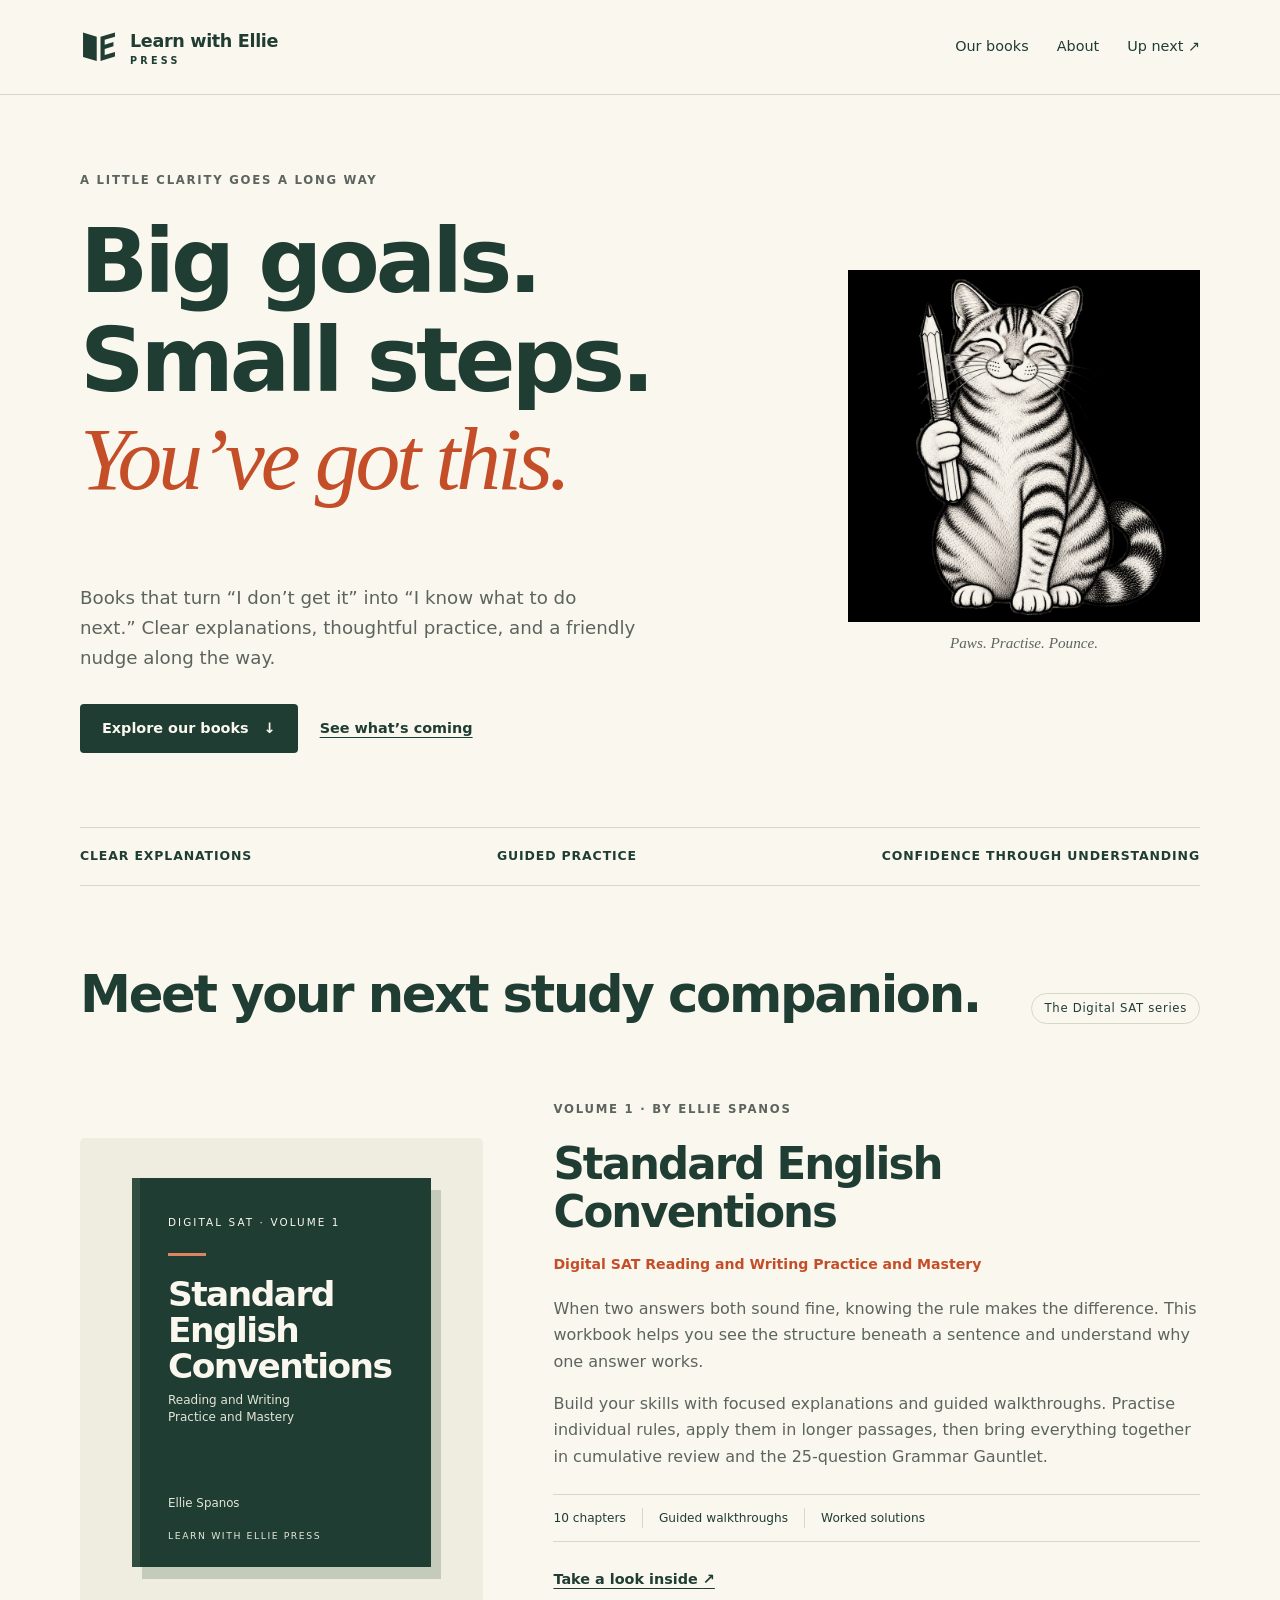
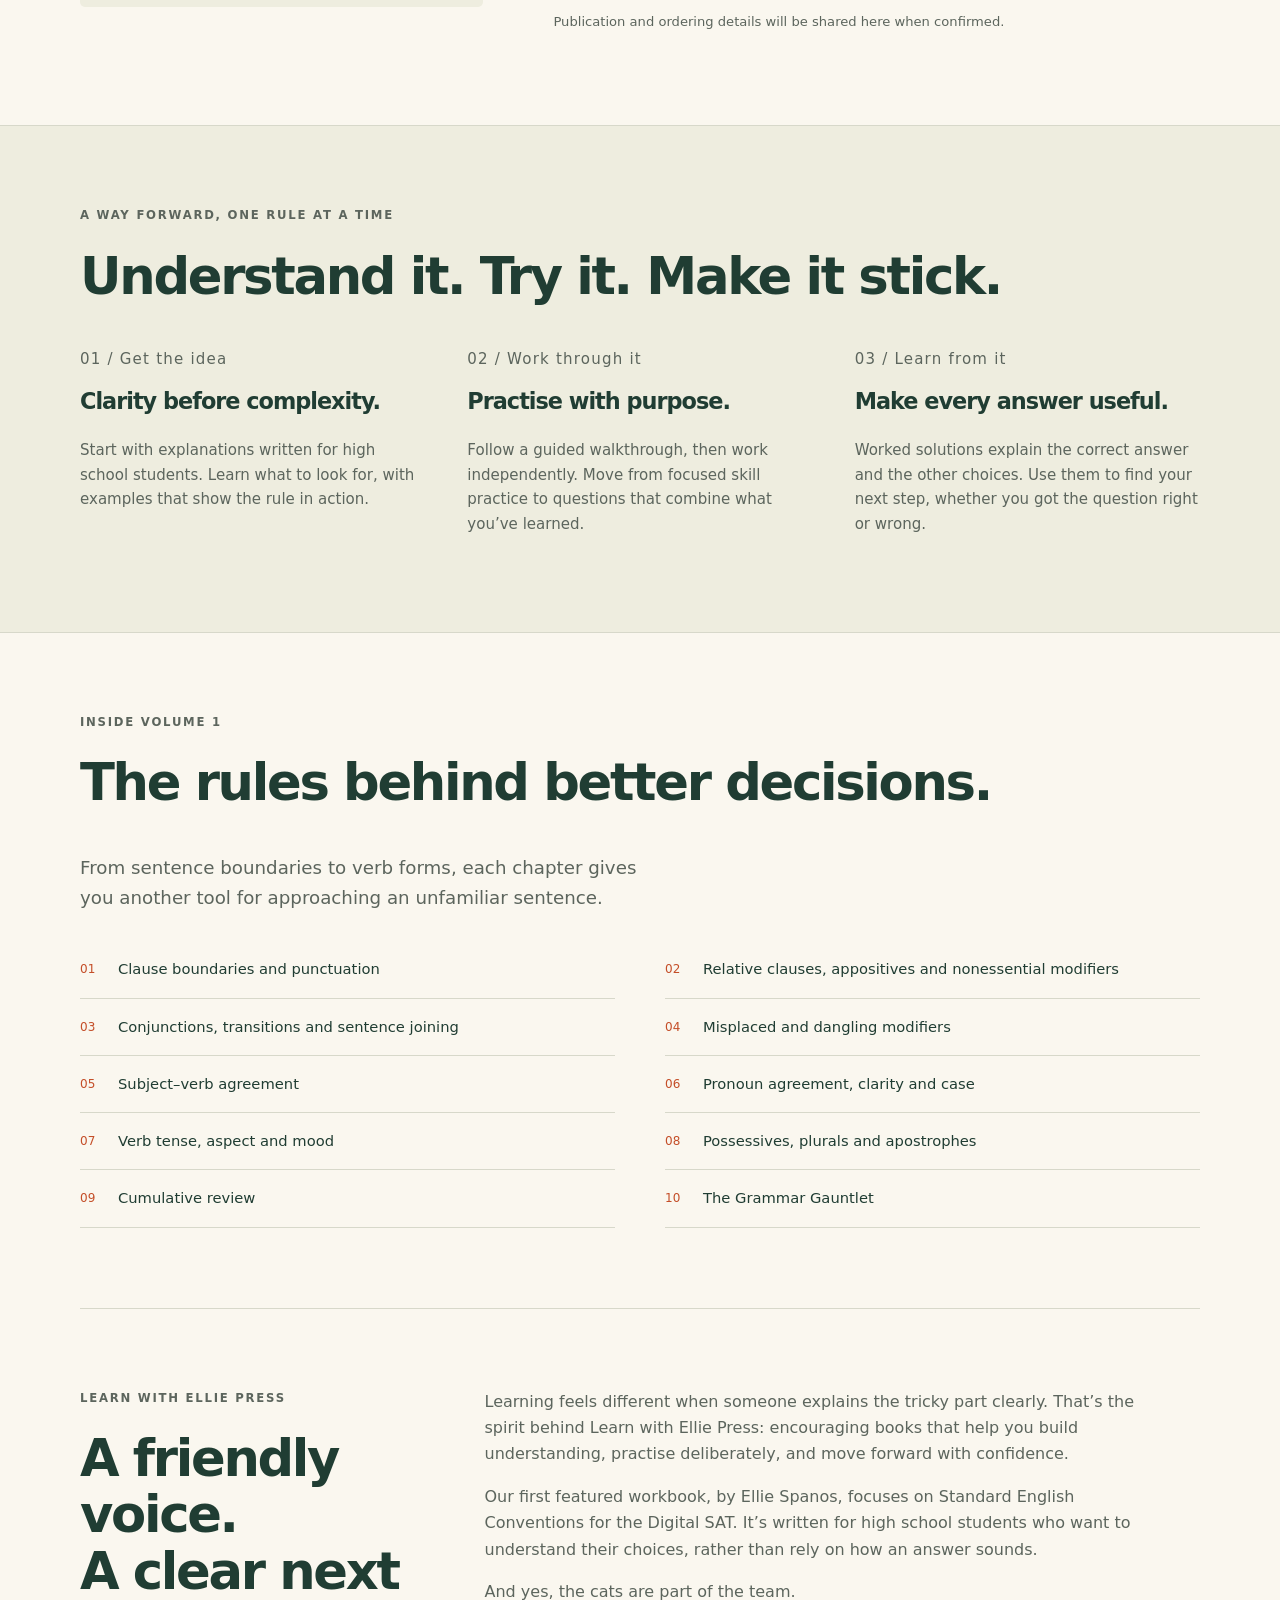
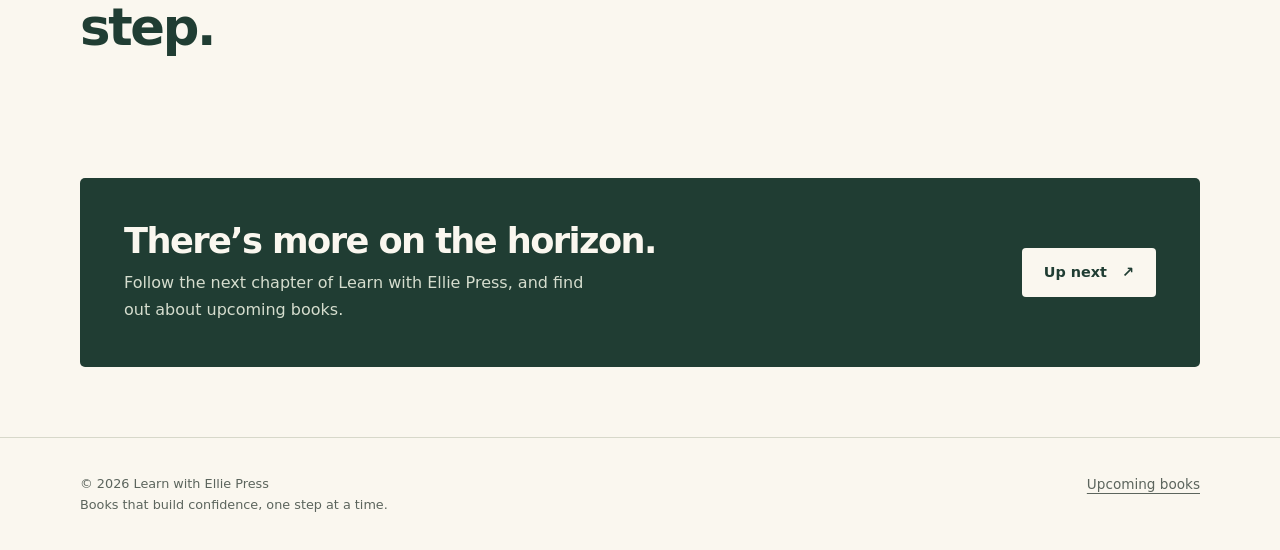
==== index.html @ eea7a8ec "Launch Learn with Ellie Press book website" ====
<!doctype html>
<html lang="en">
<head>
  <meta charset="utf-8"><meta name="viewport" content="width=device-width, initial-scale=1">
  <title>Learn with Ellie Press — Books that build confidence</title>
  <meta name="description" content="Discover Learn with Ellie Press and Ellie Spanos's Digital SAT workbook: clear grammar explanations, guided walkthroughs and practice with worked solutions.">
  <link rel="canonical" href="https://learnwithellie.spnss.com/">
  <meta property="og:title" content="Learn with Ellie Press — Books that build confidence"><meta property="og:description" content="Clear explanations. Thoughtful practice. One confident step at a time."><meta property="og:type" content="website"><meta property="og:url" content="https://learnwithellie.spnss.com/"><meta property="og:image" content="https://learnwithellie.spnss.com/assets/friendly-tabby.png">
  <link rel="icon" type="image/svg+xml" href="/assets/mark.svg"><link rel="stylesheet" href="/assets/site.css">
</head>
<body>
<a class="skip" href="#main">Skip to content</a>
<header class="header"><div class="wrap header-inner"><a class="brand" href="/" aria-label="Learn with Ellie Press home"><img src="/assets/mark.svg" alt="" width="38" height="38"><span>Learn with Ellie<small>Press</small></span></a><nav aria-label="Main navigation"><a href="#books">Our books</a><a href="#about">About</a><a href="/next">Up next ↗</a></nav></div></header>
<main id="main">
<div class="wrap"><section class="hero" aria-labelledby="hero-title"><div><p class="eyebrow">A little clarity goes a long way</p><h1 id="hero-title">Big goals.<br>Small steps.<br><em>You’ve got this.</em></h1><p class="lead">Books that turn “I don’t get it” into “I know what to do next.” Clear explanations, thoughtful practice, and a friendly nudge along the way.</p><div class="actions"><a class="button" href="#books">Explore our books <span aria-hidden="true">↓</span></a><a class="text-link" href="/next">See what’s coming</a></div></div><figure class="hero-art"><img src="/assets/friendly-tabby.png" alt="A smiling tabby cat holding a pencil in one of its four paws" width="1254" height="1254" fetchpriority="high"><figcaption>Paws. Practise. Pounce.</figcaption></figure></section><div class="strip"><span>Clear explanations</span><span>Guided practice</span><span>Confidence through understanding</span></div></div>
<section class="section wrap" id="books" aria-labelledby="books-title"><div class="section-top"><h2 id="books-title">Meet your next study companion.</h2><span class="badge">The Digital SAT series</span></div><article class="book"><div class="book-art"><div class="book-cover" role="img" aria-label="Volume 1: Standard English Conventions, Digital SAT Reading and Writing Practice and Mastery, by Ellie Spanos"><div><span class="volume">Digital SAT · Volume 1</span><div class="cover-rule"></div><h3>Standard<br>English<br>Conventions</h3><p>Reading and Writing<br>Practice and Mastery</p></div><div><p class="author">Ellie Spanos</p><p class="press">Learn with Ellie Press</p></div></div></div><div class="book-copy"><p class="eyebrow">Volume 1 · By Ellie Spanos</p><h2>Standard English Conventions</h2><p class="subtitle">Digital SAT Reading and Writing Practice and Mastery</p><p>When two answers both sound fine, knowing the rule makes the difference. This workbook helps you see the structure beneath a sentence and understand why one answer works.</p><p>Build your skills with focused explanations and guided walkthroughs. Practise individual rules, apply them in longer passages, then bring everything together in cumulative review and the 25-question Grammar Gauntlet.</p><div class="book-details"><span>10 chapters</span><span>Guided walkthroughs</span><span>Worked solutions</span></div><a class="text-link" href="#inside">Take a look inside <span aria-hidden="true">↗</span></a><p class="note" style="margin-top:18px">Publication and ordering details will be shared here when confirmed.</p></div></article></section>
<section class="section approach" aria-labelledby="approach-title"><div class="wrap"><p class="eyebrow">A way forward, one rule at a time</p><h2 id="approach-title">Understand it. Try it. Make it stick.</h2><div class="three"><div><p class="step">01 / Get the idea</p><h3>Clarity before complexity.</h3><p>Start with explanations written for high school students. Learn what to look for, with examples that show the rule in action.</p></div><div><p class="step">02 / Work through it</p><h3>Practise with purpose.</h3><p>Follow a guided walkthrough, then work independently. Move from focused skill practice to questions that combine what you’ve learned.</p></div><div><p class="step">03 / Learn from it</p><h3>Make every answer useful.</h3><p>Worked solutions explain the correct answer and the other choices. Use them to find your next step, whether you got the question right or wrong.</p></div></div></div></section>
<section class="section wrap" id="inside" aria-labelledby="inside-title"><p class="eyebrow">Inside Volume 1</p><h2 id="inside-title">The rules behind better decisions.</h2><p class="lead">From sentence boundaries to verb forms, each chapter gives you another tool for approaching an unfamiliar sentence.</p><ol class="topics"><li>Clause boundaries and punctuation</li><li>Relative clauses, appositives and nonessential modifiers</li><li>Conjunctions, transitions and sentence joining</li><li>Misplaced and dangling modifiers</li><li>Subject–verb agreement</li><li>Pronoun agreement, clarity and case</li><li>Verb tense, aspect and mood</li><li>Possessives, plurals and apostrophes</li><li>Cumulative review</li><li>The Grammar Gauntlet</li></ol></section>
<section class="section wrap about" id="about" aria-labelledby="about-title"><div><p class="eyebrow">Learn with Ellie Press</p><h2 id="about-title">A friendly voice.<br>A clear next step.</h2></div><div><p>Learning feels different when someone explains the tricky part clearly. That’s the spirit behind Learn with Ellie Press: encouraging books that help you build understanding, practise deliberately, and move forward with confidence.</p><p>Our first featured workbook, by Ellie Spanos, focuses on Standard English Conventions for the Digital SAT. It’s written for high school students who want to understand their choices, rather than rely on how an answer sounds.</p><p>And yes, the cats are part of the team.</p></div></section>
<div class="wrap" style="padding-bottom:70px"><section class="next-banner" aria-labelledby="next-title"><div><h2 id="next-title">There’s more on the horizon.</h2><p>Follow the next chapter of Learn with Ellie Press, and find out about upcoming books.</p></div><a class="button" href="/next">Up next <span aria-hidden="true">↗</span></a></section></div>
</main>
<footer class="footer"><div class="wrap footer-inner"><div><p>© 2026 Learn with Ellie Press</p><p>Books that build confidence, one step at a time.</p></div><a href="/next">Upcoming books</a></div></footer>
</body></html>
---- assets/site.css ----
:root{--paper:#faf7ef;--ink:#203d33;--muted:#5c655d;--line:#d7d8ca;--accent:#c44e28;--soft:#eeeddf;--white:#fffdf8;--max:1120px}
*{box-sizing:border-box}html{scroll-behavior:smooth;scroll-padding-top:24px}body{margin:0;background:var(--paper);color:var(--ink);font-family:system-ui,-apple-system,BlinkMacSystemFont,"Segoe UI",sans-serif;line-height:1.65}a{color:inherit;text-underline-offset:4px}img{max-width:100%;height:auto;display:block}h1,h2,h3,p{margin-top:0}h1,h2,h3{line-height:1.1;letter-spacing:-.045em}h1{font-size:clamp(3rem,7vw,6.1rem);font-weight:650;max-width:850px}h2{font-size:clamp(2.1rem,4vw,3.5rem);font-weight:600}h3{font-size:1.55rem;line-height:1.25}p{max-width:65ch}a:focus-visible{outline:3px solid var(--accent);outline-offset:6px}.wrap{width:min(var(--max),calc(100% - 64px));margin-inline:auto}.skip{position:absolute;left:20px;top:-80px;background:var(--ink);color:white;padding:12px;z-index:2}.skip:focus{top:12px}.header{border-bottom:1px solid var(--line)}.header-inner{display:flex;justify-content:space-between;align-items:center;gap:24px;min-height:94px}.brand{display:flex;align-items:center;gap:12px;text-decoration:none;font-size:1.1rem;font-weight:750;letter-spacing:-.02em;white-space:nowrap}.brand img{width:38px}.brand small{display:block;font-size:.6rem;letter-spacing:.34em;font-weight:650;line-height:1.1;text-transform:uppercase}nav{display:flex;gap:28px;font-size:.9rem}nav a{text-decoration:none}nav a:hover,nav a[aria-current=page]{text-decoration:underline;color:var(--accent)}.eyebrow{text-transform:uppercase;letter-spacing:.15em;font-size:.73rem;font-weight:750;margin-bottom:22px;color:var(--muted)}.hero{padding:76px 0 74px;display:grid;grid-template-columns:1.4fr .7fr;gap:64px;align-items:center}.hero h1 em{font-family:Georgia,serif;font-weight:400;color:var(--accent)}.lead{font-size:1.14rem;max-width:48ch;color:var(--muted)}.actions{display:flex;flex-wrap:wrap;align-items:center;gap:22px;margin-top:30px}.button{display:inline-flex;align-items:center;justify-content:center;gap:15px;padding:13px 22px;background:var(--ink);color:var(--paper);text-decoration:none;border-radius:4px;font-size:.9rem;font-weight:650;transition:background .15s}.button:hover{background:#365a4b}.text-link{font-size:.9rem;font-weight:600}.hero-art{margin:0;text-align:center;position:relative}.hero-art img{width:100%;mix-blend-mode:multiply}.hero-art figcaption{font-family:Georgia,serif;font-style:italic;font-size:.95rem;color:var(--muted);margin-top:8px}.strip{border-block:1px solid var(--line);display:flex;justify-content:space-between;gap:24px;padding:18px 0;font-size:.78rem;letter-spacing:.07em;text-transform:uppercase;font-weight:650}.section{padding-block:80px}.section-top{display:flex;align-items:baseline;justify-content:space-between;gap:24px}.badge{border:1px solid var(--line);border-radius:99px;padding:5px 12px;font-size:.73rem;letter-spacing:.06em;white-space:nowrap}.book{display:grid;grid-template-columns:.78fr 1.25fr;gap:70px;align-items:center;margin-top:35px}.book-art{background:var(--soft);padding:40px 52px;border-radius:5px}.book-cover{position:relative;background:var(--ink);color:var(--paper);padding:30px 28px 24px;box-shadow:10px 12px 0 #c5cbbb;aspect-ratio:.77;border-left:8px solid #304f40;display:flex;flex-direction:column;justify-content:space-between}.book-cover .volume{font-size:.65rem;letter-spacing:.2em;text-transform:uppercase}.book-cover h3{font-size:clamp(1.45rem,2.8vw,2.15rem);line-height:1.05;margin:20px 0 8px;font-weight:650}.book-cover p{font-size:.75rem;line-height:1.4;margin:0;color:#e3e7d8}.book-cover .cover-rule{height:3px;width:38px;background:#dd855e;margin:18px 0}.book-cover .author{font-size:.74rem;margin-top:26px}.book-cover .press{font-size:.58rem;text-transform:uppercase;letter-spacing:.17em;margin-top:18px}.book-copy h2{font-size:clamp(2rem,3.4vw,3rem);margin-bottom:16px}.book-copy .subtitle{font-weight:600;font-size:.88rem;color:var(--accent);margin-bottom:20px}.book-copy p{color:var(--muted)}.book-details{display:flex;gap:16px;flex-wrap:wrap;font-size:.76rem;margin:24px 0;border-block:1px solid var(--line);padding-block:13px}.book-details span+span{border-left:1px solid var(--line);padding-left:16px}.note{font-size:.82rem}.approach{background:var(--soft);border-block:1px solid var(--line)}.three{display:grid;grid-template-columns:repeat(3,1fr);gap:42px;margin-top:38px}.step{font-size:.78rem;color:var(--accent);letter-spacing:.08em;margin-bottom:16px}.three h3{font-size:1.4rem}.three p{font-size:.94rem;color:var(--muted)}.topics{display:grid;grid-template-columns:1fr 1fr;gap:0 50px;list-style:none;padding:0;margin:28px 0 0;counter-reset:topics}.topics li{counter-increment:topics;border-bottom:1px solid var(--line);padding:16px 0;display:flex;gap:15px;font-size:.92rem}.topics li:before{content:counter(topics,decimal-leading-zero);color:var(--accent);font-size:.75rem;min-width:23px;padding-top:3px}.about{display:grid;grid-template-columns:.65fr 1.35fr;gap:60px;border-top:1px solid var(--line)}.about p{color:var(--muted)}.next-banner{background:var(--ink);color:var(--paper);padding:44px;border-radius:5px;display:flex;align-items:center;justify-content:space-between;gap:40px}.next-banner h2{font-size:2.2rem;margin-bottom:10px}.next-banner p{color:#d5ddce;margin:0;max-width:47ch}.next-banner .button{background:var(--paper);color:var(--ink);white-space:nowrap}.footer{padding:35px 0;border-top:1px solid var(--line)}.footer-inner{display:flex;justify-content:space-between;gap:30px;font-size:.8rem;color:var(--muted)}.footer p{margin:0}.footer a{font-size:.85rem}.next-hero{padding:76px 0 58px}.next-hero h1{max-width:850px}.next-grid{display:grid;grid-template-columns:1.15fr .85fr;gap:80px;align-items:center;border-top:1px solid var(--line);padding-top:42px}.next-grid figure{margin:0}.next-grid img{mix-blend-mode:multiply;max-width:290px;margin-inline:auto}.next-grid figcaption{text-align:center;font-family:Georgia,serif;font-style:italic;margin-top:12px;font-size:.9rem}.coming{font-size:1rem;color:var(--accent);font-weight:600}.next-copy p{color:var(--muted)}.callout{border-left:3px solid var(--accent);padding:6px 0 6px 22px;margin:26px 0;font-size:.92rem}.page-404{padding:100px 0;min-height:65vh}.page-404 h1{font-size:4rem}
@media(max-width:800px){.wrap{width:calc(100% - 40px)}.hero{gap:28px;grid-template-columns:1.4fr .7fr;padding-block:50px}h1{font-size:3.4rem}.book{gap:35px}.book-art{padding:30px}.three{gap:24px}.about{gap:30px}.next-grid{gap:35px}.next-banner{padding:30px}}
@media(max-width:580px){.header-inner{min-height:82px;gap:12px;flex-wrap:wrap;padding-block:15px}.brand{font-size:1rem}.brand img{width:30px}nav{gap:18px;font-size:.8rem}.hero{grid-template-columns:1fr;gap:20px;padding:44px 0}h1{font-size:3.3rem}.hero-art{width:230px;margin:0 auto}.lead{font-size:1.05rem}.strip{flex-wrap:wrap;gap:10px;font-size:.66rem;justify-content:center}.section{padding-block:50px}.section-top{display:block}.section-top .badge{display:inline-block;margin-bottom:16px}.book{grid-template-columns:1fr;gap:36px;margin-top:20px}.book-art{max-width:330px;width:100%;margin-inline:auto;padding:35px 45px}.book-cover h3{font-size:1.85rem}.three,.topics,.about,.next-grid{grid-template-columns:1fr}.three{gap:20px}.topics{gap:0}.about{gap:15px}.next-banner{display:block;padding:28px}.next-banner .button{margin-top:23px}.footer-inner{flex-direction:column;gap:16px}.next-hero{padding-block:46px}.next-grid{gap:30px}.next-grid figure{order:-1}.next-grid img{width:210px}}
@media(prefers-reduced-motion:reduce){html{scroll-behavior:auto}.button{transition:none}}
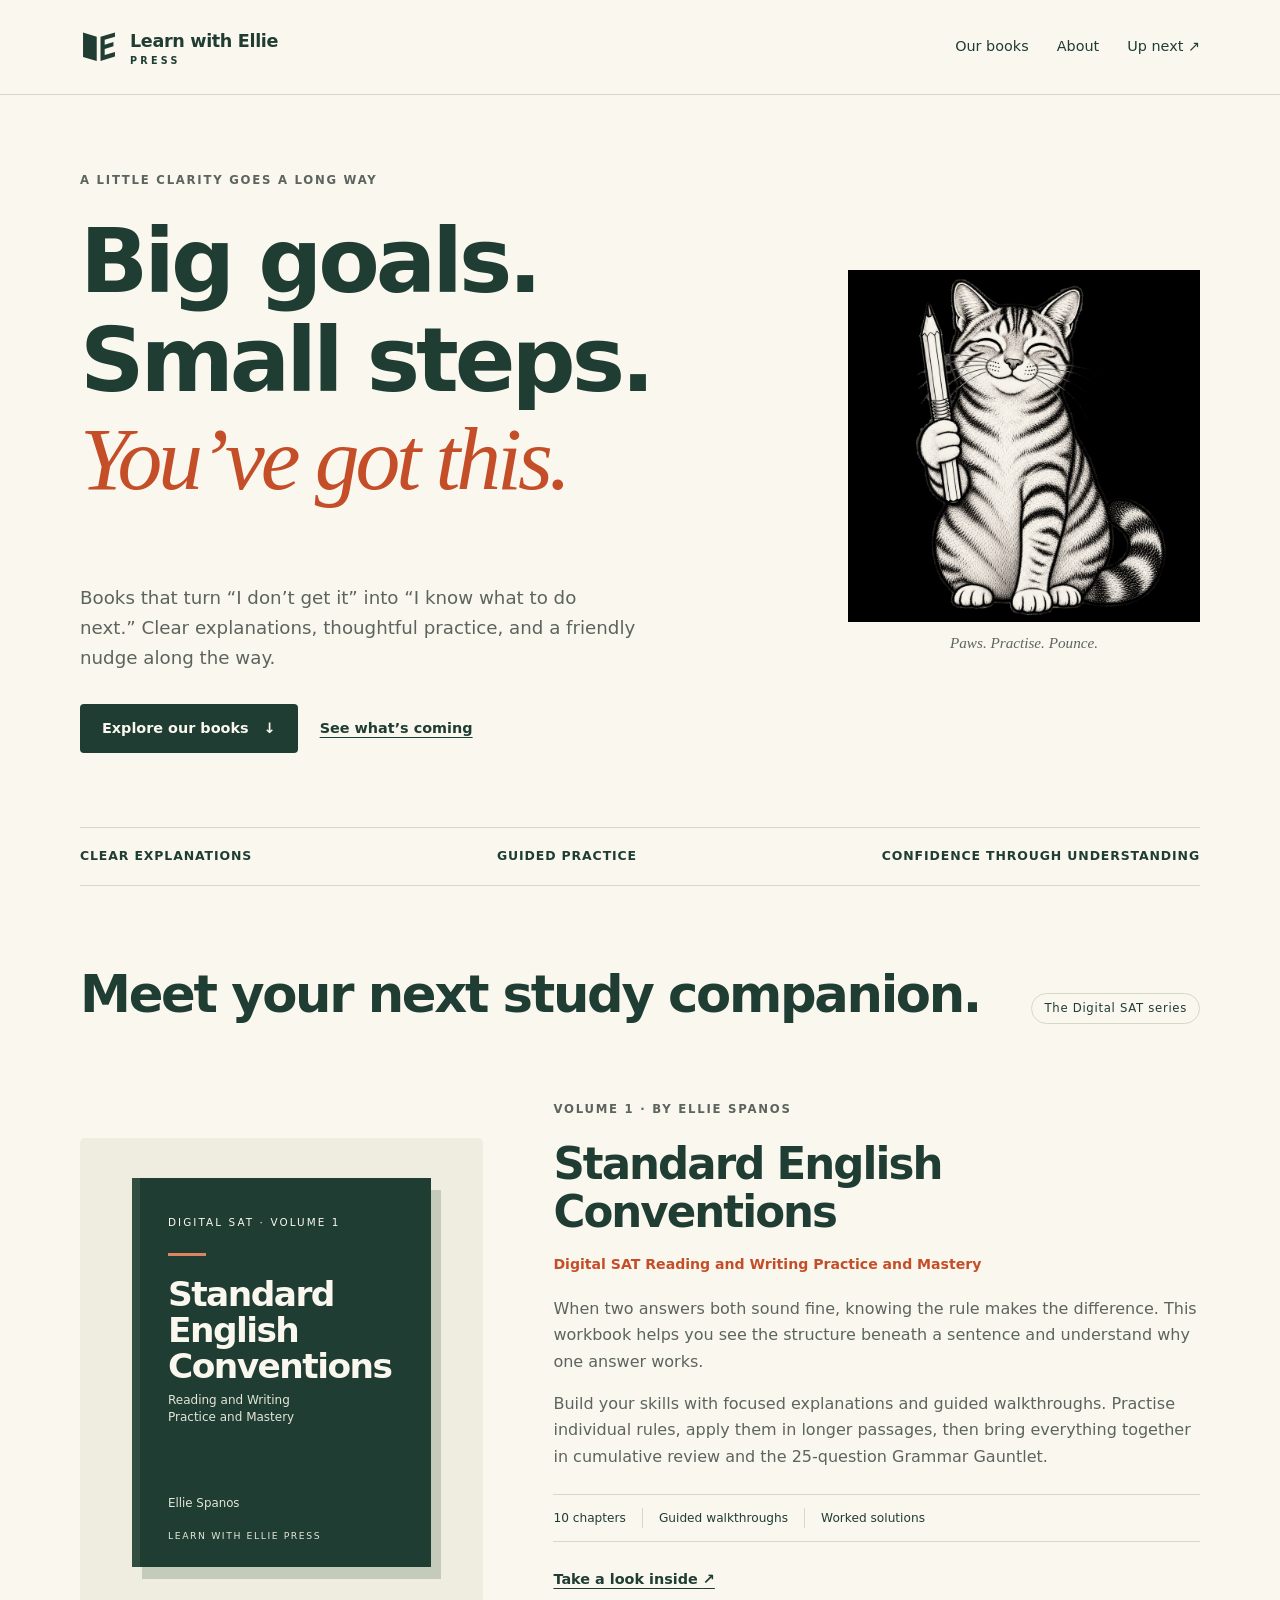
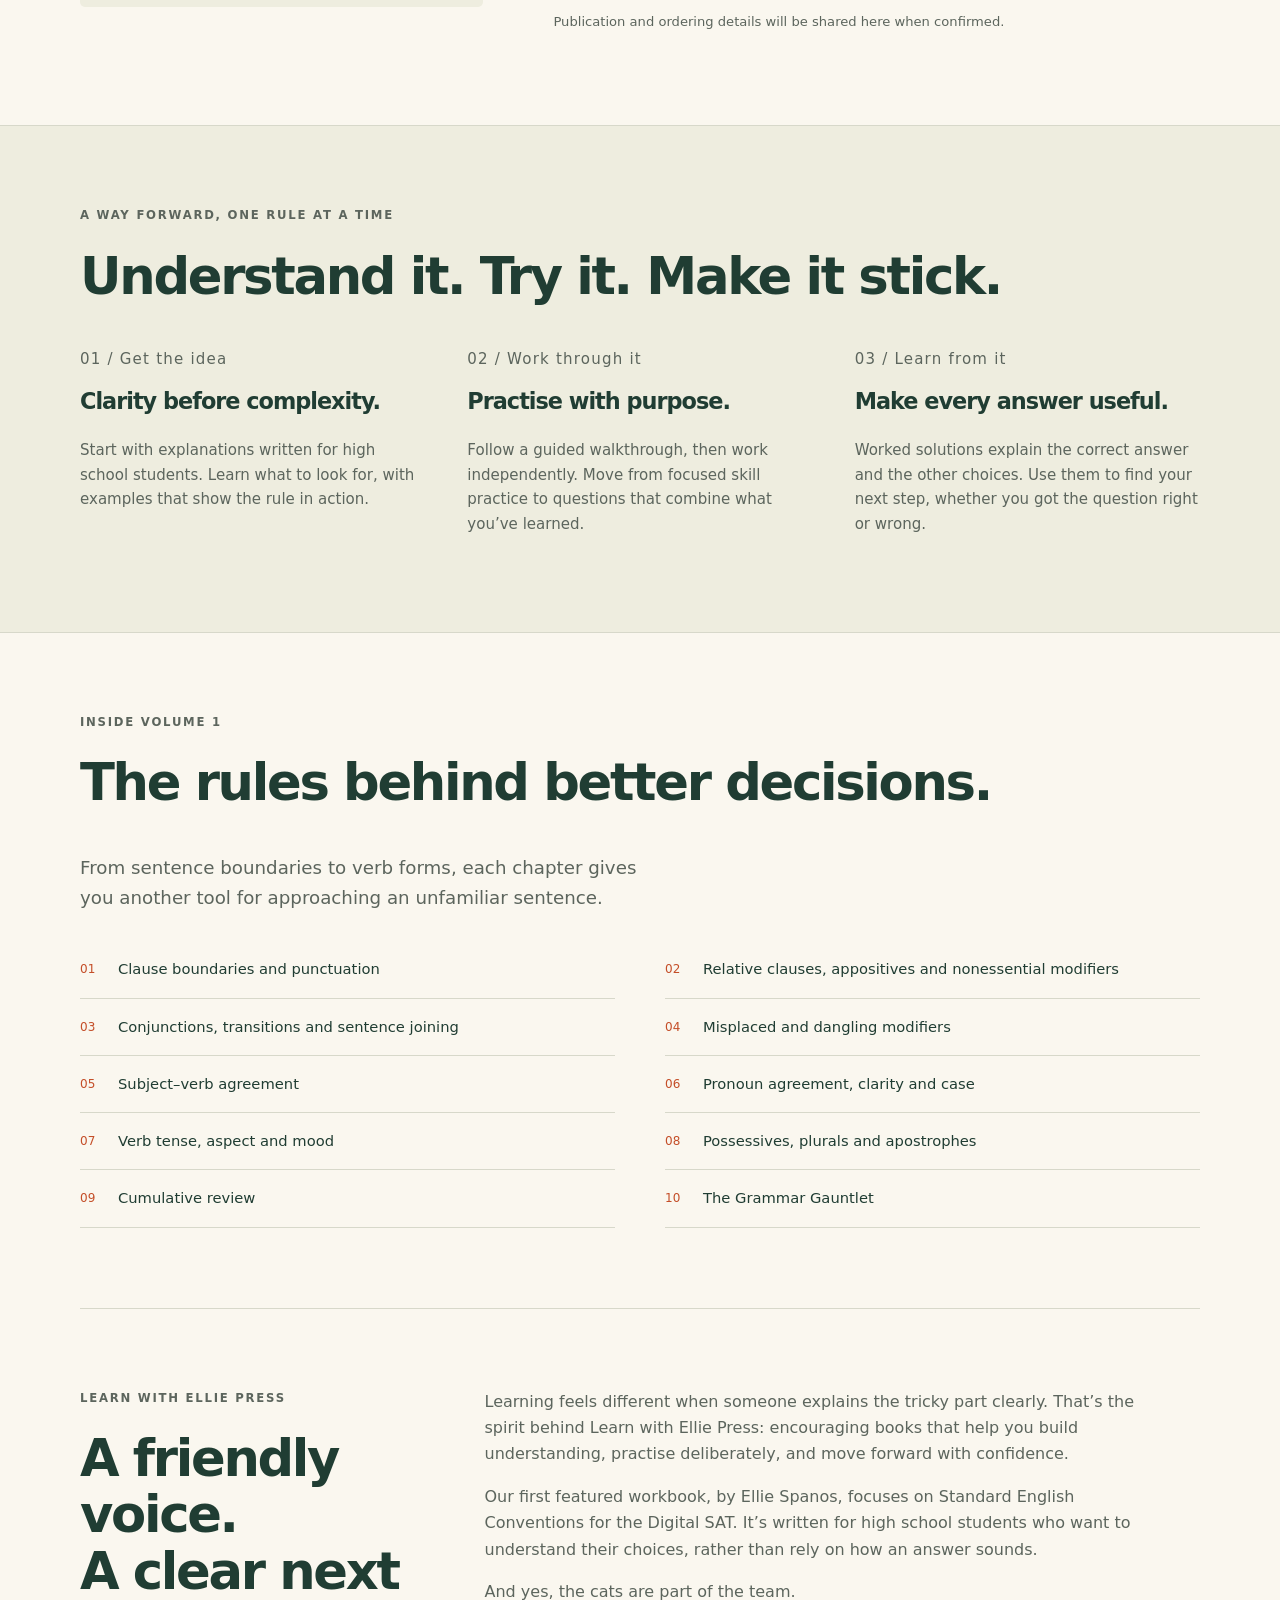
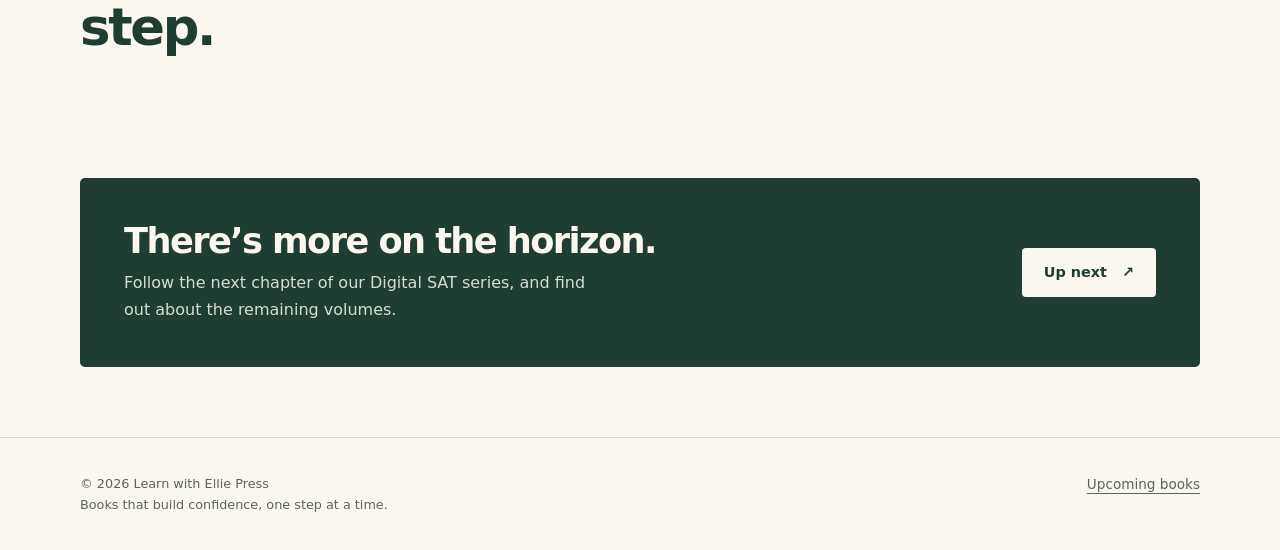
==== commit ea5d5625: "Introduce the upcoming Digital SAT volumes" ====
--- a/index.html
+++ b/index.html
@@ -17,7 +17,7 @@
 <section class="section approach" aria-labelledby="approach-title"><div class="wrap"><p class="eyebrow">A way forward, one rule at a time</p><h2 id="approach-title">Understand it. Try it. Make it stick.</h2><div class="three"><div><p class="step">01 / Get the idea</p><h3>Clarity before complexity.</h3><p>Start with explanations written for high school students. Learn what to look for, with examples that show the rule in action.</p></div><div><p class="step">02 / Work through it</p><h3>Practise with purpose.</h3><p>Follow a guided walkthrough, then work independently. Move from focused skill practice to questions that combine what you’ve learned.</p></div><div><p class="step">03 / Learn from it</p><h3>Make every answer useful.</h3><p>Worked solutions explain the correct answer and the other choices. Use them to find your next step, whether you got the question right or wrong.</p></div></div></div></section>
 <section class="section wrap" id="inside" aria-labelledby="inside-title"><p class="eyebrow">Inside Volume 1</p><h2 id="inside-title">The rules behind better decisions.</h2><p class="lead">From sentence boundaries to verb forms, each chapter gives you another tool for approaching an unfamiliar sentence.</p><ol class="topics"><li>Clause boundaries and punctuation</li><li>Relative clauses, appositives and nonessential modifiers</li><li>Conjunctions, transitions and sentence joining</li><li>Misplaced and dangling modifiers</li><li>Subject–verb agreement</li><li>Pronoun agreement, clarity and case</li><li>Verb tense, aspect and mood</li><li>Possessives, plurals and apostrophes</li><li>Cumulative review</li><li>The Grammar Gauntlet</li></ol></section>
 <section class="section wrap about" id="about" aria-labelledby="about-title"><div><p class="eyebrow">Learn with Ellie Press</p><h2 id="about-title">A friendly voice.<br>A clear next step.</h2></div><div><p>Learning feels different when someone explains the tricky part clearly. That’s the spirit behind Learn with Ellie Press: encouraging books that help you build understanding, practise deliberately, and move forward with confidence.</p><p>Our first featured workbook, by Ellie Spanos, focuses on Standard English Conventions for the Digital SAT. It’s written for high school students who want to understand their choices, rather than rely on how an answer sounds.</p><p>And yes, the cats are part of the team.</p></div></section>
-<div class="wrap" style="padding-bottom:70px"><section class="next-banner" aria-labelledby="next-title"><div><h2 id="next-title">There’s more on the horizon.</h2><p>Follow the next chapter of Learn with Ellie Press, and find out about upcoming books.</p></div><a class="button" href="/next">Up next <span aria-hidden="true">↗</span></a></section></div>
+<div class="wrap" style="padding-bottom:70px"><section class="next-banner" aria-labelledby="next-title"><div><h2 id="next-title">There’s more on the horizon.</h2><p>Follow the next chapter of our Digital SAT series, and find out about the remaining volumes.</p></div><a class="button" href="/next">Up next <span aria-hidden="true">↗</span></a></section></div>
 </main>
 <footer class="footer"><div class="wrap footer-inner"><div><p>© 2026 Learn with Ellie Press</p><p>Books that build confidence, one step at a time.</p></div><a href="/next">Upcoming books</a></div></footer>
 </body></html>
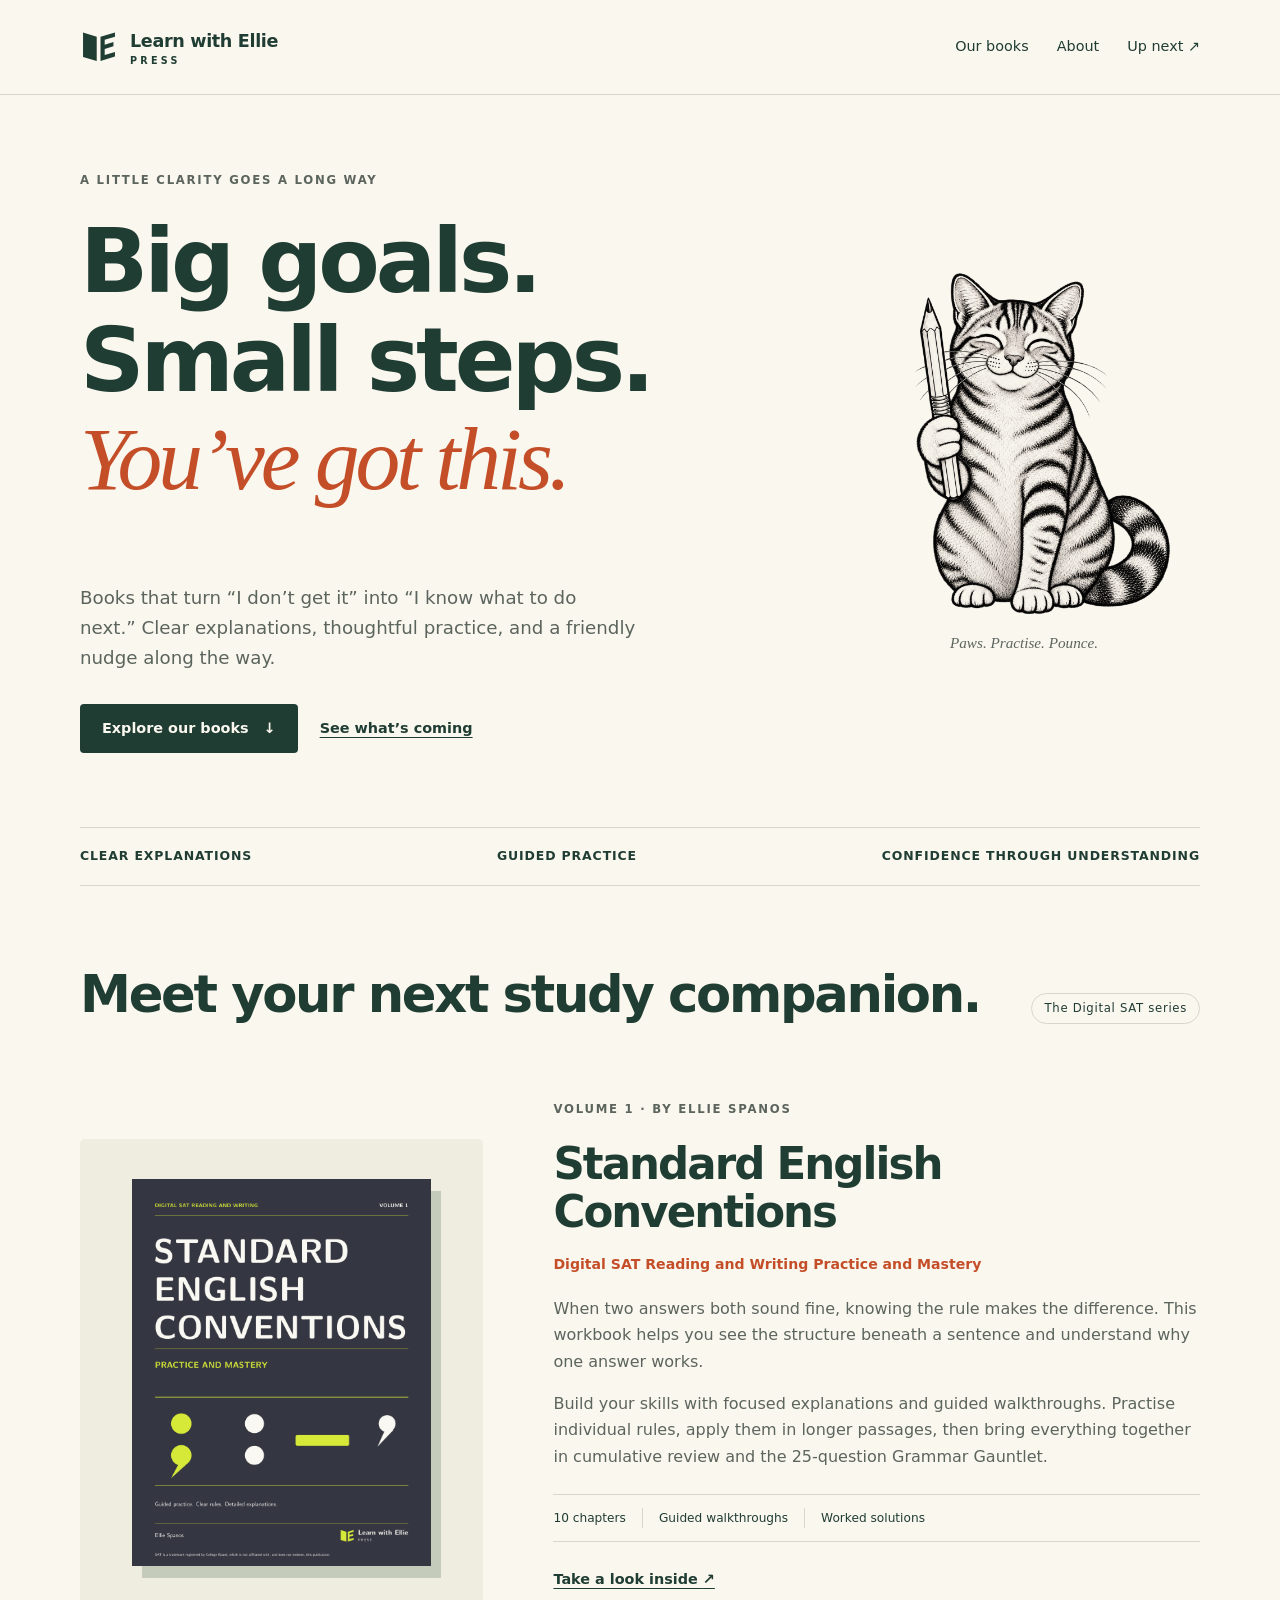
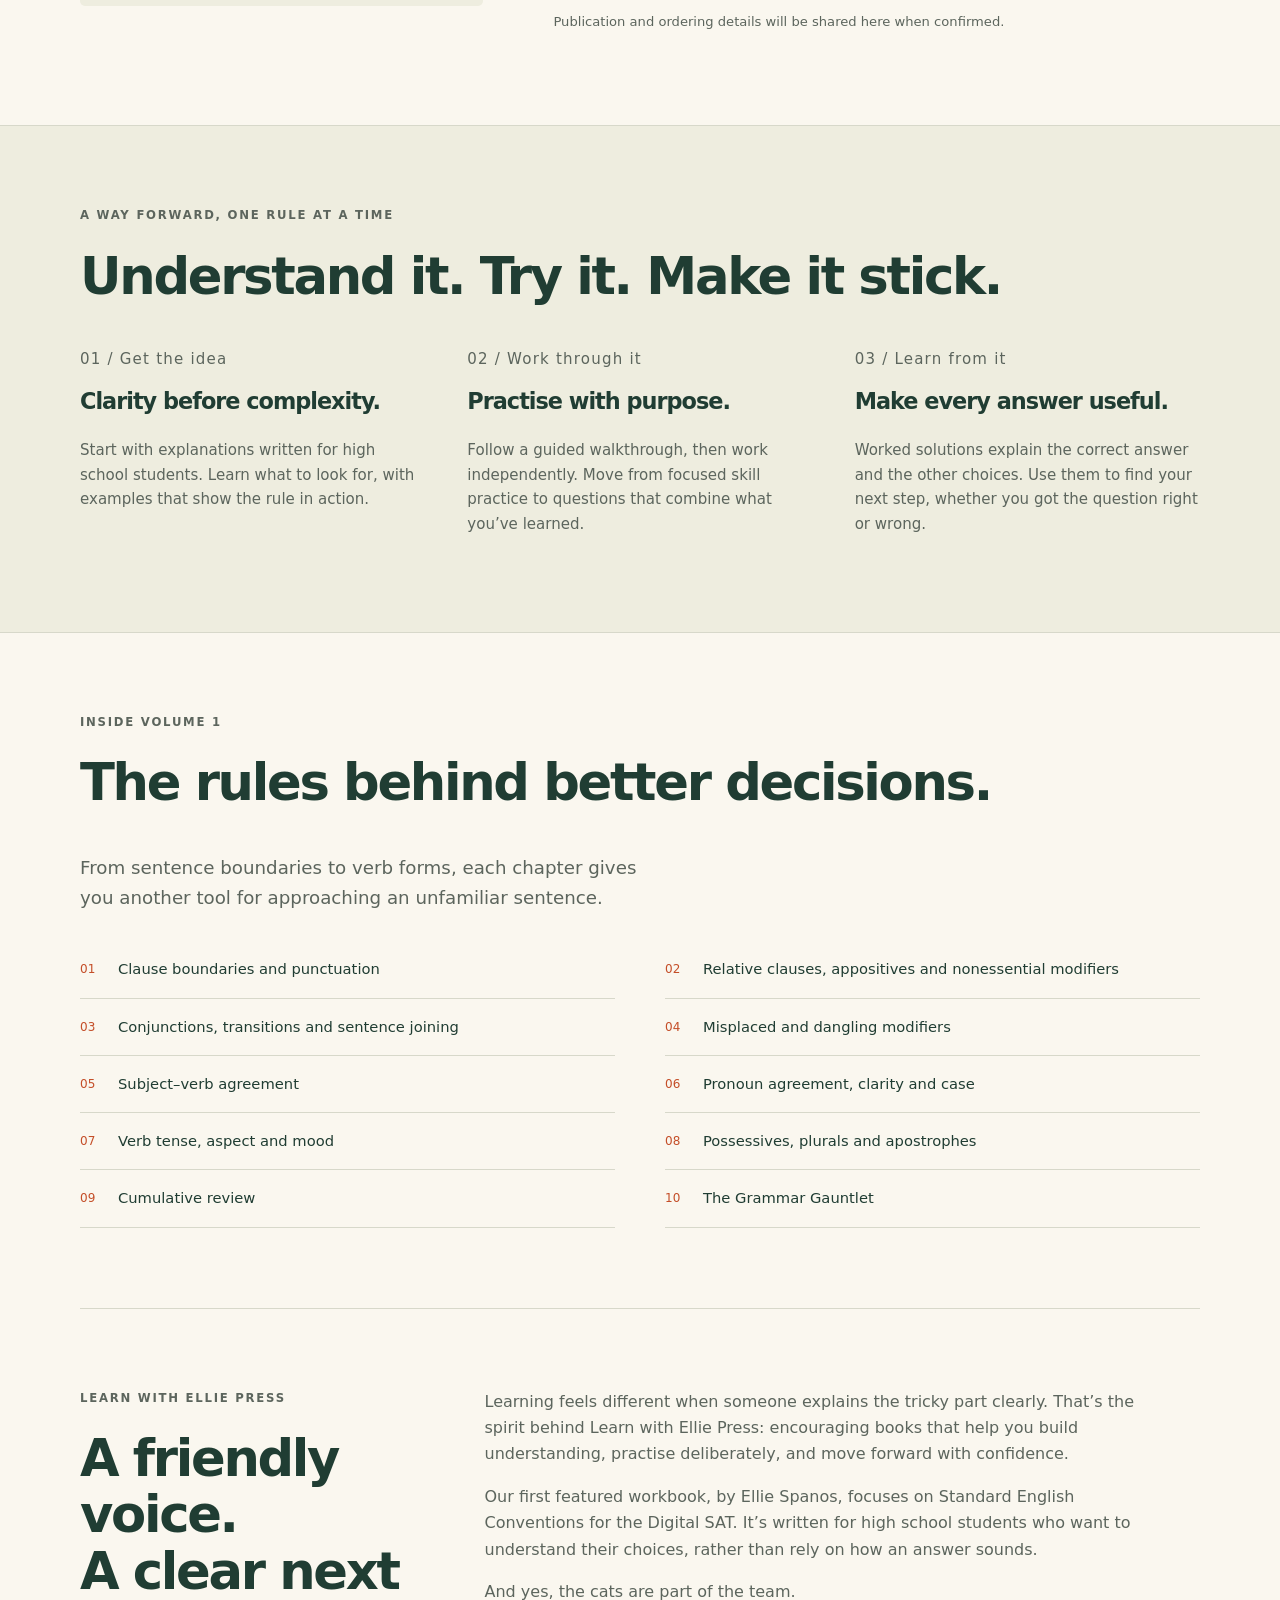
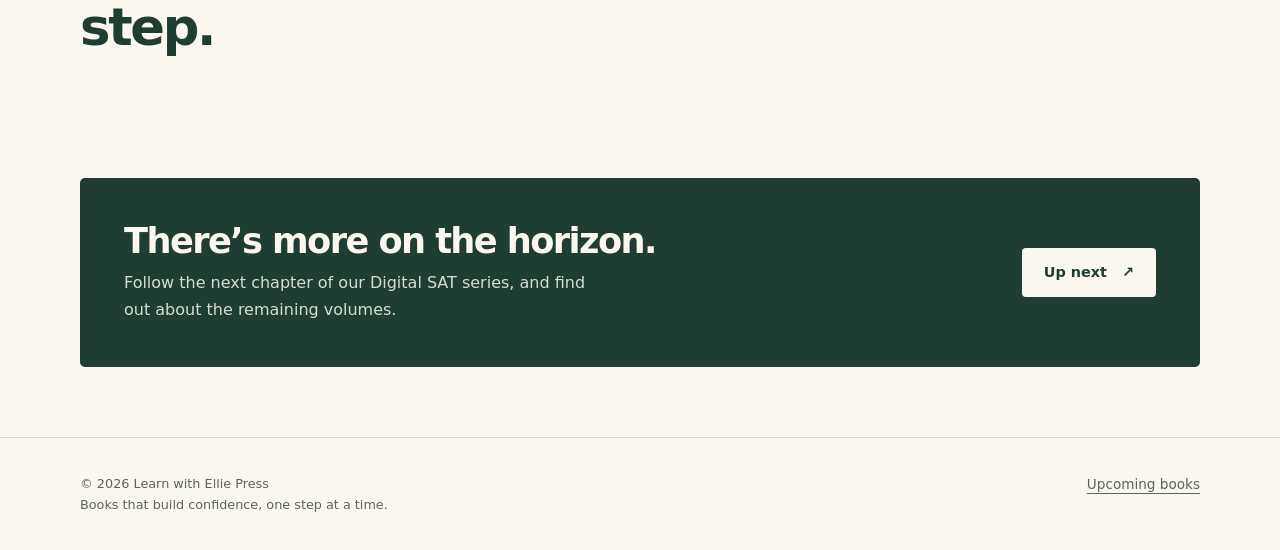
==== commit b85faa1c: "Use the actual book cover and transparent cat illustrations" ====
--- a/index.html
+++ b/index.html
@@ -13,7 +13,7 @@
 <header class="header"><div class="wrap header-inner"><a class="brand" href="/" aria-label="Learn with Ellie Press home"><img src="/assets/mark.svg" alt="" width="38" height="38"><span>Learn with Ellie<small>Press</small></span></a><nav aria-label="Main navigation"><a href="#books">Our books</a><a href="#about">About</a><a href="/next">Up next ↗</a></nav></div></header>
 <main id="main">
 <div class="wrap"><section class="hero" aria-labelledby="hero-title"><div><p class="eyebrow">A little clarity goes a long way</p><h1 id="hero-title">Big goals.<br>Small steps.<br><em>You’ve got this.</em></h1><p class="lead">Books that turn “I don’t get it” into “I know what to do next.” Clear explanations, thoughtful practice, and a friendly nudge along the way.</p><div class="actions"><a class="button" href="#books">Explore our books <span aria-hidden="true">↓</span></a><a class="text-link" href="/next">See what’s coming</a></div></div><figure class="hero-art"><img src="/assets/friendly-tabby.png" alt="A smiling tabby cat holding a pencil in one of its four paws" width="1254" height="1254" fetchpriority="high"><figcaption>Paws. Practise. Pounce.</figcaption></figure></section><div class="strip"><span>Clear explanations</span><span>Guided practice</span><span>Confidence through understanding</span></div></div>
-<section class="section wrap" id="books" aria-labelledby="books-title"><div class="section-top"><h2 id="books-title">Meet your next study companion.</h2><span class="badge">The Digital SAT series</span></div><article class="book"><div class="book-art"><div class="book-cover" role="img" aria-label="Volume 1: Standard English Conventions, Digital SAT Reading and Writing Practice and Mastery, by Ellie Spanos"><div><span class="volume">Digital SAT · Volume 1</span><div class="cover-rule"></div><h3>Standard<br>English<br>Conventions</h3><p>Reading and Writing<br>Practice and Mastery</p></div><div><p class="author">Ellie Spanos</p><p class="press">Learn with Ellie Press</p></div></div></div><div class="book-copy"><p class="eyebrow">Volume 1 · By Ellie Spanos</p><h2>Standard English Conventions</h2><p class="subtitle">Digital SAT Reading and Writing Practice and Mastery</p><p>When two answers both sound fine, knowing the rule makes the difference. This workbook helps you see the structure beneath a sentence and understand why one answer works.</p><p>Build your skills with focused explanations and guided walkthroughs. Practise individual rules, apply them in longer passages, then bring everything together in cumulative review and the 25-question Grammar Gauntlet.</p><div class="book-details"><span>10 chapters</span><span>Guided walkthroughs</span><span>Worked solutions</span></div><a class="text-link" href="#inside">Take a look inside <span aria-hidden="true">↗</span></a><p class="note" style="margin-top:18px">Publication and ordering details will be shared here when confirmed.</p></div></article></section>
+<section class="section wrap" id="books" aria-labelledby="books-title"><div class="section-top"><h2 id="books-title">Meet your next study companion.</h2><span class="badge">The Digital SAT series</span></div><article class="book"><div class="book-art"><img class="book-cover" src="/assets/volume1-cover.png" alt="Actual front cover of Volume 1: Standard English Conventions, by Ellie Spanos, with lime punctuation on a dark background" width="872" height="1128" loading="lazy"></div><div class="book-copy"><p class="eyebrow">Volume 1 · By Ellie Spanos</p><h2>Standard English Conventions</h2><p class="subtitle">Digital SAT Reading and Writing Practice and Mastery</p><p>When two answers both sound fine, knowing the rule makes the difference. This workbook helps you see the structure beneath a sentence and understand why one answer works.</p><p>Build your skills with focused explanations and guided walkthroughs. Practise individual rules, apply them in longer passages, then bring everything together in cumulative review and the 25-question Grammar Gauntlet.</p><div class="book-details"><span>10 chapters</span><span>Guided walkthroughs</span><span>Worked solutions</span></div><a class="text-link" href="#inside">Take a look inside <span aria-hidden="true">↗</span></a><p class="note" style="margin-top:18px">Publication and ordering details will be shared here when confirmed.</p></div></article></section>
 <section class="section approach" aria-labelledby="approach-title"><div class="wrap"><p class="eyebrow">A way forward, one rule at a time</p><h2 id="approach-title">Understand it. Try it. Make it stick.</h2><div class="three"><div><p class="step">01 / Get the idea</p><h3>Clarity before complexity.</h3><p>Start with explanations written for high school students. Learn what to look for, with examples that show the rule in action.</p></div><div><p class="step">02 / Work through it</p><h3>Practise with purpose.</h3><p>Follow a guided walkthrough, then work independently. Move from focused skill practice to questions that combine what you’ve learned.</p></div><div><p class="step">03 / Learn from it</p><h3>Make every answer useful.</h3><p>Worked solutions explain the correct answer and the other choices. Use them to find your next step, whether you got the question right or wrong.</p></div></div></div></section>
 <section class="section wrap" id="inside" aria-labelledby="inside-title"><p class="eyebrow">Inside Volume 1</p><h2 id="inside-title">The rules behind better decisions.</h2><p class="lead">From sentence boundaries to verb forms, each chapter gives you another tool for approaching an unfamiliar sentence.</p><ol class="topics"><li>Clause boundaries and punctuation</li><li>Relative clauses, appositives and nonessential modifiers</li><li>Conjunctions, transitions and sentence joining</li><li>Misplaced and dangling modifiers</li><li>Subject–verb agreement</li><li>Pronoun agreement, clarity and case</li><li>Verb tense, aspect and mood</li><li>Possessives, plurals and apostrophes</li><li>Cumulative review</li><li>The Grammar Gauntlet</li></ol></section>
 <section class="section wrap about" id="about" aria-labelledby="about-title"><div><p class="eyebrow">Learn with Ellie Press</p><h2 id="about-title">A friendly voice.<br>A clear next step.</h2></div><div><p>Learning feels different when someone explains the tricky part clearly. That’s the spirit behind Learn with Ellie Press: encouraging books that help you build understanding, practise deliberately, and move forward with confidence.</p><p>Our first featured workbook, by Ellie Spanos, focuses on Standard English Conventions for the Digital SAT. It’s written for high school students who want to understand their choices, rather than rely on how an answer sounds.</p><p>And yes, the cats are part of the team.</p></div></section>
--- a/assets/site.css
+++ b/assets/site.css
@@ -1,5 +1,5 @@
 :root{--paper:#faf7ef;--ink:#203d33;--muted:#5c655d;--line:#d7d8ca;--accent:#c44e28;--soft:#eeeddf;--white:#fffdf8;--max:1120px}
-*{box-sizing:border-box}html{scroll-behavior:smooth;scroll-padding-top:24px}body{margin:0;background:var(--paper);color:var(--ink);font-family:system-ui,-apple-system,BlinkMacSystemFont,"Segoe UI",sans-serif;line-height:1.65}a{color:inherit;text-underline-offset:4px}img{max-width:100%;height:auto;display:block}h1,h2,h3,p{margin-top:0}h1,h2,h3{line-height:1.1;letter-spacing:-.045em}h1{font-size:clamp(3rem,7vw,6.1rem);font-weight:650;max-width:850px}h2{font-size:clamp(2.1rem,4vw,3.5rem);font-weight:600}h3{font-size:1.55rem;line-height:1.25}p{max-width:65ch}a:focus-visible{outline:3px solid var(--accent);outline-offset:6px}.wrap{width:min(var(--max),calc(100% - 64px));margin-inline:auto}.skip{position:absolute;left:20px;top:-80px;background:var(--ink);color:white;padding:12px;z-index:2}.skip:focus{top:12px}.header{border-bottom:1px solid var(--line)}.header-inner{display:flex;justify-content:space-between;align-items:center;gap:24px;min-height:94px}.brand{display:flex;align-items:center;gap:12px;text-decoration:none;font-size:1.1rem;font-weight:750;letter-spacing:-.02em;white-space:nowrap}.brand img{width:38px}.brand small{display:block;font-size:.6rem;letter-spacing:.34em;font-weight:650;line-height:1.1;text-transform:uppercase}nav{display:flex;gap:28px;font-size:.9rem}nav a{text-decoration:none}nav a:hover,nav a[aria-current=page]{text-decoration:underline;color:var(--accent)}.eyebrow{text-transform:uppercase;letter-spacing:.15em;font-size:.73rem;font-weight:750;margin-bottom:22px;color:var(--muted)}.hero{padding:76px 0 74px;display:grid;grid-template-columns:1.4fr .7fr;gap:64px;align-items:center}.hero h1 em{font-family:Georgia,serif;font-weight:400;color:var(--accent)}.lead{font-size:1.14rem;max-width:48ch;color:var(--muted)}.actions{display:flex;flex-wrap:wrap;align-items:center;gap:22px;margin-top:30px}.button{display:inline-flex;align-items:center;justify-content:center;gap:15px;padding:13px 22px;background:var(--ink);color:var(--paper);text-decoration:none;border-radius:4px;font-size:.9rem;font-weight:650;transition:background .15s}.button:hover{background:#365a4b}.text-link{font-size:.9rem;font-weight:600}.hero-art{margin:0;text-align:center;position:relative}.hero-art img{width:100%;mix-blend-mode:multiply}.hero-art figcaption{font-family:Georgia,serif;font-style:italic;font-size:.95rem;color:var(--muted);margin-top:8px}.strip{border-block:1px solid var(--line);display:flex;justify-content:space-between;gap:24px;padding:18px 0;font-size:.78rem;letter-spacing:.07em;text-transform:uppercase;font-weight:650}.section{padding-block:80px}.section-top{display:flex;align-items:baseline;justify-content:space-between;gap:24px}.badge{border:1px solid var(--line);border-radius:99px;padding:5px 12px;font-size:.73rem;letter-spacing:.06em;white-space:nowrap}.book{display:grid;grid-template-columns:.78fr 1.25fr;gap:70px;align-items:center;margin-top:35px}.book-art{background:var(--soft);padding:40px 52px;border-radius:5px}.book-cover{position:relative;background:var(--ink);color:var(--paper);padding:30px 28px 24px;box-shadow:10px 12px 0 #c5cbbb;aspect-ratio:.77;border-left:8px solid #304f40;display:flex;flex-direction:column;justify-content:space-between}.book-cover .volume{font-size:.65rem;letter-spacing:.2em;text-transform:uppercase}.book-cover h3{font-size:clamp(1.45rem,2.8vw,2.15rem);line-height:1.05;margin:20px 0 8px;font-weight:650}.book-cover p{font-size:.75rem;line-height:1.4;margin:0;color:#e3e7d8}.book-cover .cover-rule{height:3px;width:38px;background:#dd855e;margin:18px 0}.book-cover .author{font-size:.74rem;margin-top:26px}.book-cover .press{font-size:.58rem;text-transform:uppercase;letter-spacing:.17em;margin-top:18px}.book-copy h2{font-size:clamp(2rem,3.4vw,3rem);margin-bottom:16px}.book-copy .subtitle{font-weight:600;font-size:.88rem;color:var(--accent);margin-bottom:20px}.book-copy p{color:var(--muted)}.book-details{display:flex;gap:16px;flex-wrap:wrap;font-size:.76rem;margin:24px 0;border-block:1px solid var(--line);padding-block:13px}.book-details span+span{border-left:1px solid var(--line);padding-left:16px}.note{font-size:.82rem}.approach{background:var(--soft);border-block:1px solid var(--line)}.three{display:grid;grid-template-columns:repeat(3,1fr);gap:42px;margin-top:38px}.step{font-size:.78rem;color:var(--accent);letter-spacing:.08em;margin-bottom:16px}.three h3{font-size:1.4rem}.three p{font-size:.94rem;color:var(--muted)}.topics{display:grid;grid-template-columns:1fr 1fr;gap:0 50px;list-style:none;padding:0;margin:28px 0 0;counter-reset:topics}.topics li{counter-increment:topics;border-bottom:1px solid var(--line);padding:16px 0;display:flex;gap:15px;font-size:.92rem}.topics li:before{content:counter(topics,decimal-leading-zero);color:var(--accent);font-size:.75rem;min-width:23px;padding-top:3px}.about{display:grid;grid-template-columns:.65fr 1.35fr;gap:60px;border-top:1px solid var(--line)}.about p{color:var(--muted)}.next-banner{background:var(--ink);color:var(--paper);padding:44px;border-radius:5px;display:flex;align-items:center;justify-content:space-between;gap:40px}.next-banner h2{font-size:2.2rem;margin-bottom:10px}.next-banner p{color:#d5ddce;margin:0;max-width:47ch}.next-banner .button{background:var(--paper);color:var(--ink);white-space:nowrap}.footer{padding:35px 0;border-top:1px solid var(--line)}.footer-inner{display:flex;justify-content:space-between;gap:30px;font-size:.8rem;color:var(--muted)}.footer p{margin:0}.footer a{font-size:.85rem}.next-hero{padding:76px 0 58px}.next-hero h1{max-width:850px}.next-grid{display:grid;grid-template-columns:1.15fr .85fr;gap:80px;align-items:center;border-top:1px solid var(--line);padding-top:42px}.next-grid figure{margin:0}.next-grid img{mix-blend-mode:multiply;max-width:290px;margin-inline:auto}.next-grid figcaption{text-align:center;font-family:Georgia,serif;font-style:italic;margin-top:12px;font-size:.9rem}.coming{font-size:1rem;color:var(--accent);font-weight:600}.next-copy p{color:var(--muted)}.callout{border-left:3px solid var(--accent);padding:6px 0 6px 22px;margin:26px 0;font-size:.92rem}.page-404{padding:100px 0;min-height:65vh}.page-404 h1{font-size:4rem}
+*{box-sizing:border-box}html{scroll-behavior:smooth;scroll-padding-top:24px}body{margin:0;background:var(--paper);color:var(--ink);font-family:system-ui,-apple-system,BlinkMacSystemFont,"Segoe UI",sans-serif;line-height:1.65}a{color:inherit;text-underline-offset:4px}img{max-width:100%;height:auto;display:block}h1,h2,h3,p{margin-top:0}h1,h2,h3{line-height:1.1;letter-spacing:-.045em}h1{font-size:clamp(3rem,7vw,6.1rem);font-weight:650;max-width:850px}h2{font-size:clamp(2.1rem,4vw,3.5rem);font-weight:600}h3{font-size:1.55rem;line-height:1.25}p{max-width:65ch}a:focus-visible{outline:3px solid var(--accent);outline-offset:6px}.wrap{width:min(var(--max),calc(100% - 64px));margin-inline:auto}.skip{position:absolute;left:20px;top:-80px;background:var(--ink);color:white;padding:12px;z-index:2}.skip:focus{top:12px}.header{border-bottom:1px solid var(--line)}.header-inner{display:flex;justify-content:space-between;align-items:center;gap:24px;min-height:94px}.brand{display:flex;align-items:center;gap:12px;text-decoration:none;font-size:1.1rem;font-weight:750;letter-spacing:-.02em;white-space:nowrap}.brand img{width:38px}.brand small{display:block;font-size:.6rem;letter-spacing:.34em;font-weight:650;line-height:1.1;text-transform:uppercase}nav{display:flex;gap:28px;font-size:.9rem}nav a{text-decoration:none}nav a:hover,nav a[aria-current=page]{text-decoration:underline;color:var(--accent)}.eyebrow{text-transform:uppercase;letter-spacing:.15em;font-size:.73rem;font-weight:750;margin-bottom:22px;color:var(--muted)}.hero{padding:76px 0 74px;display:grid;grid-template-columns:1.4fr .7fr;gap:64px;align-items:center}.hero h1 em{font-family:Georgia,serif;font-weight:400;color:var(--accent)}.lead{font-size:1.14rem;max-width:48ch;color:var(--muted)}.actions{display:flex;flex-wrap:wrap;align-items:center;gap:22px;margin-top:30px}.button{display:inline-flex;align-items:center;justify-content:center;gap:15px;padding:13px 22px;background:var(--ink);color:var(--paper);text-decoration:none;border-radius:4px;font-size:.9rem;font-weight:650;transition:background .15s}.button:hover{background:#365a4b}.text-link{font-size:.9rem;font-weight:600}.hero-art{margin:0;text-align:center;position:relative}.hero-art img{width:100%;mix-blend-mode:multiply}.hero-art figcaption{font-family:Georgia,serif;font-style:italic;font-size:.95rem;color:var(--muted);margin-top:8px}.strip{border-block:1px solid var(--line);display:flex;justify-content:space-between;gap:24px;padding:18px 0;font-size:.78rem;letter-spacing:.07em;text-transform:uppercase;font-weight:650}.section{padding-block:80px}.section-top{display:flex;align-items:baseline;justify-content:space-between;gap:24px}.badge{border:1px solid var(--line);border-radius:99px;padding:5px 12px;font-size:.73rem;letter-spacing:.06em;white-space:nowrap}.book{display:grid;grid-template-columns:.78fr 1.25fr;gap:70px;align-items:center;margin-top:35px}.book-art{background:var(--soft);padding:40px 52px;border-radius:5px}.book-cover{width:100%;height:auto;box-shadow:10px 12px 0 #c5cbbb}.book-copy h2{font-size:clamp(2rem,3.4vw,3rem);margin-bottom:16px}.book-copy .subtitle{font-weight:600;font-size:.88rem;color:var(--accent);margin-bottom:20px}.book-copy p{color:var(--muted)}.book-details{display:flex;gap:16px;flex-wrap:wrap;font-size:.76rem;margin:24px 0;border-block:1px solid var(--line);padding-block:13px}.book-details span+span{border-left:1px solid var(--line);padding-left:16px}.note{font-size:.82rem}.approach{background:var(--soft);border-block:1px solid var(--line)}.three{display:grid;grid-template-columns:repeat(3,1fr);gap:42px;margin-top:38px}.step{font-size:.78rem;color:var(--accent);letter-spacing:.08em;margin-bottom:16px}.three h3{font-size:1.4rem}.three p{font-size:.94rem;color:var(--muted)}.topics{display:grid;grid-template-columns:1fr 1fr;gap:0 50px;list-style:none;padding:0;margin:28px 0 0;counter-reset:topics}.topics li{counter-increment:topics;border-bottom:1px solid var(--line);padding:16px 0;display:flex;gap:15px;font-size:.92rem}.topics li:before{content:counter(topics,decimal-leading-zero);color:var(--accent);font-size:.75rem;min-width:23px;padding-top:3px}.about{display:grid;grid-template-columns:.65fr 1.35fr;gap:60px;border-top:1px solid var(--line)}.about p{color:var(--muted)}.next-banner{background:var(--ink);color:var(--paper);padding:44px;border-radius:5px;display:flex;align-items:center;justify-content:space-between;gap:40px}.next-banner h2{font-size:2.2rem;margin-bottom:10px}.next-banner p{color:#d5ddce;margin:0;max-width:47ch}.next-banner .button{background:var(--paper);color:var(--ink);white-space:nowrap}.footer{padding:35px 0;border-top:1px solid var(--line)}.footer-inner{display:flex;justify-content:space-between;gap:30px;font-size:.8rem;color:var(--muted)}.footer p{margin:0}.footer a{font-size:.85rem}.next-hero{padding:76px 0 58px}.next-hero h1{max-width:850px}.next-grid{display:grid;grid-template-columns:1.15fr .85fr;gap:80px;align-items:center;border-top:1px solid var(--line);padding-top:42px}.next-grid figure{margin:0}.next-grid img{max-width:290px;margin-inline:auto}.next-grid figcaption{text-align:center;font-family:Georgia,serif;font-style:italic;margin-top:12px;font-size:.9rem}.coming{font-size:1rem;color:var(--accent);font-weight:600}.next-copy p{color:var(--muted)}.callout{border-left:3px solid var(--accent);padding:6px 0 6px 22px;margin:26px 0;font-size:.92rem}.page-404{padding:100px 0;min-height:65vh}.page-404 h1{font-size:4rem}
 @media(max-width:800px){.wrap{width:calc(100% - 40px)}.hero{gap:28px;grid-template-columns:1.4fr .7fr;padding-block:50px}h1{font-size:3.4rem}.book{gap:35px}.book-art{padding:30px}.three{gap:24px}.about{gap:30px}.next-grid{gap:35px}.next-banner{padding:30px}}
 @media(max-width:580px){.header-inner{min-height:82px;gap:12px;flex-wrap:wrap;padding-block:15px}.brand{font-size:1rem}.brand img{width:30px}nav{gap:18px;font-size:.8rem}.hero{grid-template-columns:1fr;gap:20px;padding:44px 0}h1{font-size:3.3rem}.hero-art{width:230px;margin:0 auto}.lead{font-size:1.05rem}.strip{flex-wrap:wrap;gap:10px;font-size:.66rem;justify-content:center}.section{padding-block:50px}.section-top{display:block}.section-top .badge{display:inline-block;margin-bottom:16px}.book{grid-template-columns:1fr;gap:36px;margin-top:20px}.book-art{max-width:330px;width:100%;margin-inline:auto;padding:35px 45px}.book-cover h3{font-size:1.85rem}.three,.topics,.about,.next-grid{grid-template-columns:1fr}.three{gap:20px}.topics{gap:0}.about{gap:15px}.next-banner{display:block;padding:28px}.next-banner .button{margin-top:23px}.footer-inner{flex-direction:column;gap:16px}.next-hero{padding-block:46px}.next-grid{gap:30px}.next-grid figure{order:-1}.next-grid img{width:210px}}
 @media(prefers-reduced-motion:reduce){html{scroll-behavior:auto}.button{transition:none}}
